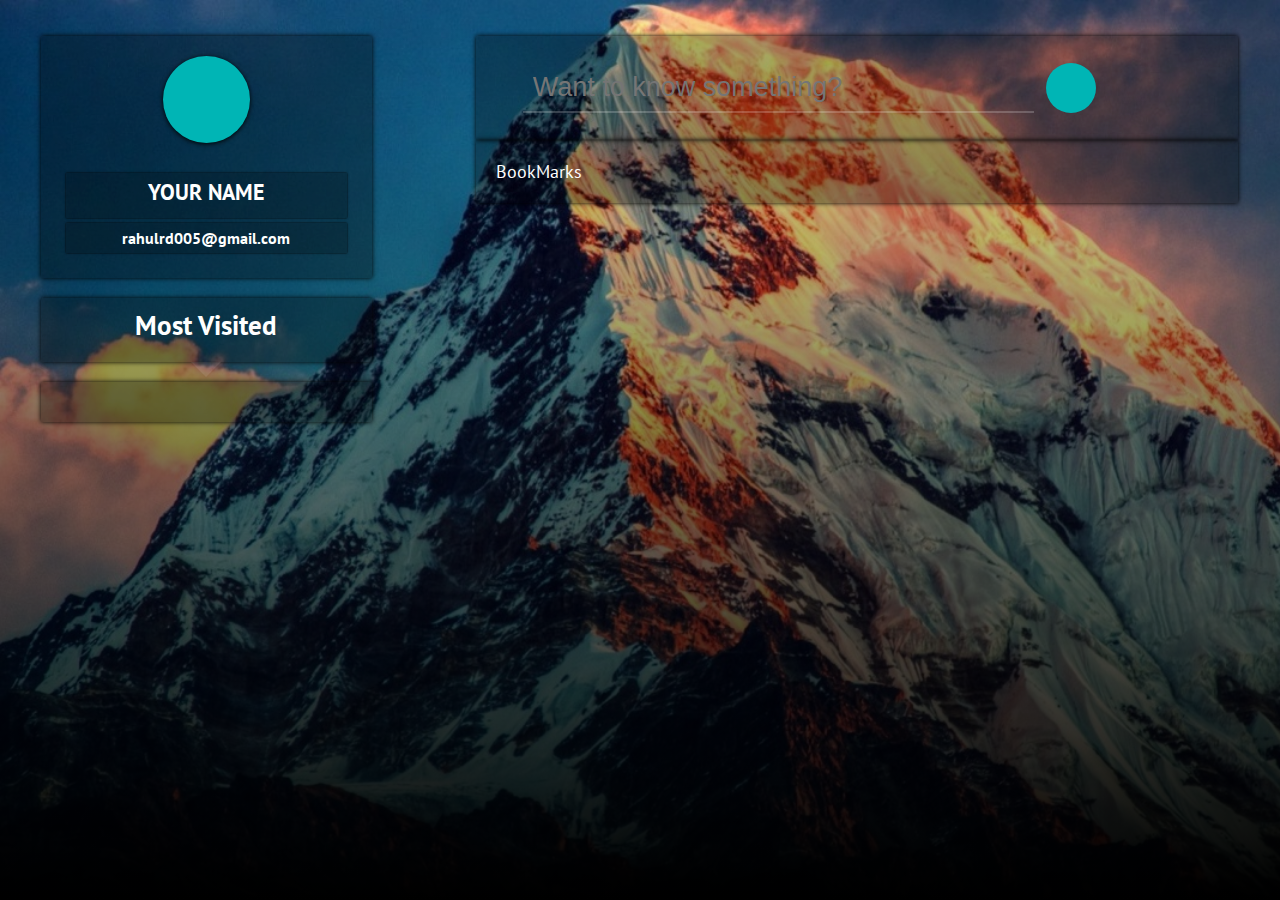
==== index.html @ d70ddcd3 "Initial commit" ====
<html>
    <head>
        <meta name=viewport content="width=device-width, initial-scale=1.0">
        <title></title>
        <link rel="stylesheet"  href="css/grid.css">
        
        <link rel="stylesheet" href="http://code.ionicframework.com/ionicons/2.0.1/css/ionicons.min.css">
        <link href="https://fonts.googleapis.com/css?family=PT+Sans" rel="stylesheet">
        <!--
        <link rel="stylesheet"  href="static/css/mdb.min.css">
        <link rel="stylesheet" href="static/css/bootstrap.min.css"  >
        -->
        <link rel="stylesheet"  href="css/style.css">
    </head>
    <body>
        
        <div class="row" >
            <ul>
                <li></li>
            </ul>
        </div>
        
        <div class="row" >
            <div class="col span-1-of-3 profile-recent" >
                <div class="row" >
                    <div class="profile" >
                        <div class="profile-pic" >
                            <i class="ion-ios-contact-outline icon-big"> </i>
                        </div>
                        <h3> YOUR NAME</h3>
                        <h4>rahulrd005@gmail.com</h4>
                    </div>
                </div>
                <div class="row" >
                    <div class="recent" ><h2>Most Visited</h2></div>
                </div>
                <div class="row" >
                    <div class="profile recent-list" >
                        <ul id="MostVisited">
                        
                        </ul>
                    </div>
                    
                </div>
                
            </div>
            <div class="col span-2-of-3 search-bookmark " >
                <div class="row" >
                    <div class=" profile search" >
                        <div class="row">
                            <div class="col span-3-of-4" >
                                <input type="text" placeholder="Want to know something?" id="search-box" >
                            </div>
                            <div class="col span-1-of-4" >
                                <div class="search-button" id="search" >
                                    <i class="ion-ios-search icon"> </i>
                                </div>
                            </div>
                        </div>
                    </div>                   
                </div>
                 <div class="row" >
                    <div class= "profile search bookmarks" >BookMarks</div>
                </div>
                
            </div>
            
    
        </div>
        
        
        
        
        
            <script src="js/jquery.min.js"></script>
            <script src="js/site.js"></script>
            <!--
            <script src="static/js/bootstrap.min.js"></script>
            <script src="static/js/mdb.min.js"></script>
            -->
    </body>
</html>
---- css/grid.css ----
/*  SECTIONS  ============================================================================= */

.section {
	clear: both;
	padding: 0px;
	margin: 0px;
}

/*  GROUPING  ============================================================================= */

.row {
    zoom: 1; /* For IE 6/7 (trigger hasLayout) */
}

.row:before,
.row:after {
    content:"";
    display:table;
}
.row:after {
    clear:both;
}

/*  GRID COLUMN SETUP   ==================================================================== */

.col {
	display: block;
	float:left;
	margin: 1% 0 1% 1.6%;
}

.col:first-child { margin-left: 0; } /* all browsers except IE6 and lower */


/*  REMOVE MARGINS AS ALL GO FULL WIDTH AT 480 PIXELS */

@media only screen and (max-width: 480px) {
	.col { 
		/*margin: 1% 0 1% 0%;*/
        margin: 0;
	}
}


/*  GRID OF TWO   ============================================================================= */


.span-2-of-2 {
	width: 100%;
}

.span-1-of-2 {
	width: 49.2%;
}

/*  GO FULL WIDTH AT LESS THAN 480 PIXELS */

@media only screen and (max-width: 480px) {
	.span-2-of-2 {
		width: 100%; 
	}
	.span-1-of-2 {
		width: 100%; 
	}
}


/*  GRID OF THREE   ============================================================================= */

	
.span-3-of-3 {
	width: 100%; 
}

.span-2-of-3 {
	width: 66.13%; 
}

.span-1-of-3 {
	width: 32.26%; 
}


/*  GO FULL WIDTH AT LESS THAN 480 PIXELS */

@media only screen and (max-width: 480px) {
	.span-3-of-3 {
		width: 100%; 
	}
	.span-2-of-3 {
		width: 100%; 
	}
	.span-1-of-3 {
		width: 100%;
	}
}

/*  GRID OF FOUR   ============================================================================= */

	
.span-4-of-4 {
	width: 100%; 
}

.span-3-of-4 {
	width: 74.6%; 
}

.span-2-of-4 {
	width: 49.2%; 
}

.span-1-of-4 {
	width: 23.8%; 
}


/*  GO FULL WIDTH AT LESS THAN 480 PIXELS */

@media only screen and (max-width: 480px) {
	.span-4-of-4 {
		width: 100%; 
	}
	.span-3-of-4 {
		width: 100%; 
	}
	.span-2-of-4 {
		width: 100%; 
	}
	.span-1-of-4 {
		width: 100%; 
	}
}


/*  GRID OF FIVE   ============================================================================= */

	
.span-5-of-5 {
	width: 100%;
}

.span-4-of-5 {
  	width: 79.68%; 
}

.span-3-of-5 {
  	width: 59.36%; 
}

.span-2-of-5 {
  	width: 39.04%;
}

.span-1-of-5 {
  	width: 18.72%;
}


/*  GO FULL WIDTH AT LESS THAN 480 PIXELS */

@media only screen and (max-width: 480px) {
	.span-5-of-5 {
		width: 100%; 
	}
	.span-4-of-5 {
		width: 100%; 
	}
	.span-3-of-5 {
		width: 100%; 
	}
	.span-2-of-5 {
		width: 100%; 
	}
	.span-1-of-5 {
		width: 100%; 
	}
}


/*  GRID OF SIX   ============================================================================= */


.span-6-of-6 {
	width: 100%;
}

.span-5-of-6 {
  	width: 83.06%;
}

.span-4-of-6 {
  	width: 66.13%;
}

.span-3-of-6 {
  	width: 49.2%;
}

.span-2-of-6 {
  	width: 32.26%;
}

.span-1-of-6 {
  	width: 15.33%;
}


/*  GO FULL WIDTH AT LESS THAN 480 PIXELS */

@media only screen and (max-width: 480px) {
	.span-6-of-6 {
		width: 100%; 
	}
	.span-5-of-6 {
		width: 100%; 
	}
	.span-4-of-6 {
		width: 100%; 
	}
	.span-3-of-6 {
		width: 100%; 
	}
	.span-2-of-6 {
		width: 100%; 
	}
	.span-1-of-6 {
		width: 100%; 
	}
}



/*  GRID OF SEVEN   ============================================================================= */


.span-7-of-7 {
	width: 100%;
}

.span-6-of-7 {
	width: 85.48%;
}

.span-5-of-7 {
  	width: 70.97%;
}

.span-4-of-7 {
  	width: 56.45%;
}

.span-3-of-7 {
  	width: 41.94%;
}

.span-2-of-7 {
  	width: 27.42%;
}

.span-1-of-7 {
  	width: 12.91%;
}


/*  GO FULL WIDTH AT LESS THAN 480 PIXELS */

@media only screen and (max-width: 480px) {
	.span-7-of-7 {
		width: 100%; 
	}
	.span-6-of-7 {
		width: 100%; 
	}
	.span-5-of-7 {
		width: 100%; 
	}
	.span-4-of-7 {
		width: 100%; 
	}
	.span-3-of-7 {
		width: 100%; 
	}
	.span-2-of-7 {
		width: 100%; 
	}
	.span-1-of-7 {
		width: 100%; 
	}
}


/*  GRID OF EIGHT   ============================================================================= */

	
.span-8-of-8 {
	width: 100%;
}

.span-7-of-8 {
	width: 87.3%; 
}

.span-6-of-8 {
	width: 74.6%; 
}

.span-5-of-8 {
	width: 61.9%; 
}

.span-4-of-8 {
	width: 49.2%; 
}

.span-3-of-8 {
	width: 36.5%;
}

.span-2-of-8 {
	width: 23.8%; 
}

.span-1-of-8 {
	width: 11.1%; 
}


/*  GO FULL WIDTH AT LESS THAN 480 PIXELS */

@media only screen and (max-width: 480px) {
	.span-8-of-8 {
		width: 100%; 
	}
	.span-7-of-8 {
		width: 100%; 
	}
	.span-6-of-8 {
		width: 100%; 
	}
	.span-5-of-8 {
		width: 100%; 
	}
	.span-4-of-8 {
		width: 100%; 
	}
	.span-3-of-8 {
		width: 100%; 
	}
	.span-2-of-8 {
		width: 100%; 
	}
	.span-1-of-8 {
		width: 100%; 
	}
}


/*  GRID OF NINE   ============================================================================= */


.span-9-of-9 {
	width: 100%;
}

.span-8-of-9 {
	width: 88.71%;
}

.span-7-of-9 {
	width: 77.42%; 
}

.span-6-of-9 {
	width: 66.13%; 
}

.span-5-of-9 {
	width: 54.84%; 
}

.span-4-of-9 {
	width: 43.55%; 
}

.span-3-of-9 {
	width: 32.26%;
}

.span-2-of-9 {
	width: 20.97%; 
}

.span-1-of-9 {
	width: 9.68%; 
}


/*  GO FULL WIDTH AT LESS THAN 480 PIXELS */

@media only screen and (max-width: 480px) {
	.span-9-of-9 {
		width: 100%; 
	}
	.span-8-of-9 {
		width: 100%; 
	}
	.span-7-of-9 {
		width: 100%; 
	}
	.span-6-of-9 {
		width: 100%; 
	}
	.span-5-of-9 {
		width: 100%; 
	}
	.span-4-of-9 {
		width: 100%; 
	}
	.span-3-of-9 {
		width: 100%; 
	}
	.span-2-of-9 {
		width: 100%; 
	}
	.span-1-of-9 {
		width: 100%; 
	}
}


/*  GRID OF TEN   ============================================================================= */


.span-10-of-10 {
	width: 100%;
}

.span-9-of-10 {
	width: 89.84%;
}

.span-8-of-10 {
	width: 79.68%;
}

.span-7-of-10 {
	width: 69.52%; 
}

.span-6-of-10 {
	width: 59.36%; 
}

.span-5-of-10 {
	width: 49.2%; 
}

.span-4-of-10 {
	width: 39.04%; 
}

.span-3-of-10 {
	width: 28.88%;
}

.span-2-of-10 {
	width: 18.72%; 
}

.span-1-of-10 {
	width: 8.56%; 
}


/*  GO FULL WIDTH AT LESS THAN 480 PIXELS */

@media only screen and (max-width: 480px) {
	.span-10-of-10 {
		width: 100%; 
	}
	.span-9-of-10 {
		width: 100%; 
	}
	.span-8-of-10 {
		width: 100%; 
	}
	.span-7-of-10 {
		width: 100%; 
	}
	.span-6-of-10 {
		width: 100%; 
	}
	.span-5-of-10 {
		width: 100%; 
	}
	.span-4-of-10 {
		width: 100%; 
	}
	.span-3-of-10 {
		width: 100%; 
	}
	.span-2-of-10 {
		width: 100%; 
	}
	.span-1-of-10 {
		width: 100%; 
	}
}


/*  GRID OF ELEVEN   ============================================================================= */

.span-11-of-11 {
	width: 100%;
}

.span-10-of-11 {
	width: 90.76%;
}

.span-9-of-11 {
	width: 81.52%;
}

.span-8-of-11 {
	width: 72.29%;
}

.span-7-of-11 {
	width: 63.05%; 
}

.span-6-of-11 {
	width: 53.81%; 
}

.span-5-of-11 {
	width: 44.58%; 
}

.span-4-of-11 {
	width: 35.34%; 
}

.span-3-of-11 {
	width: 26.1%;
}

.span-2-of-11 {
	width: 16.87%; 
}

.span-1-of-11 {
	width: 7.63%; 
}


/*  GO FULL WIDTH AT LESS THAN 480 PIXELS */

@media only screen and (max-width: 480px) {
	.span-11-of-11 {
		width: 100%; 
	}
	.span-10-of-11 {
		width: 100%; 
	}
	.span-9-of-11 {
		width: 100%; 
	}
	.span-8-of-11 {
		width: 100%; 
	}
	.span-7-of-11 {
		width: 100%; 
	}
	.span-6-of-11 {
		width: 100%; 
	}
	.span-5-of-11 {
		width: 100%; 
	}
	.span-4-of-11 {
		width: 100%; 
	}
	.span-3-of-11 {
		width: 100%; 
	}
	.span-2-of-11 {
		width: 100%; 
	}
	.span-1-of-11 {
		width: 100%; 
	}
}


/*  GRID OF TWELVE   ============================================================================= */

.span-12-of-12 {
	width: 100%;
}

.span-11-of-12 {
	width: 91.53%;
}

.span-10-of-12 {
	width: 83.06%;
}

.span-9-of-12 {
	width: 74.6%;
}

.span-8-of-12 {
	width: 66.13%;
}

.span-7-of-12 {
	width: 57.66%; 
}

.span-6-of-12 {
	width: 49.2%; 
}

.span-5-of-12 {
	width: 40.73%; 
}

.span-4-of-12 {
	width: 32.26%; 
}

.span-3-of-12 {
	width: 23.8%;
}

.span-2-of-12 {
	width: 15.33%; 
}

.span-1-of-12 {
	width: 6.86%; 
}


/*  GO FULL WIDTH AT LESS THAN 480 PIXELS */

@media only screen and (max-width: 480px) {
	.span-12-of-12 {
		width: 100%; 
	}
	.span-11-of-12 {
		width: 100%; 
	}
	.span-10-of-12 {
		width: 100%; 
	}
	.span-9-of-12 {
		width: 100%; 
	}
	.span-8-of-12 {
		width: 100%; 
	}
	.span-7-of-12 {
		width: 100%; 
	}
	.span-6-of-12 {
		width: 100%; 
	}
	.span-5-of-12 {
		width: 100%; 
	}
	.span-4-of-12 {
		width: 100%; 
	}
	.span-3-of-12 {
		width: 100%; 
	}
	.span-2-of-12 {
		width: 100%; 
	}
	.span-1-of-12 {
		width: 100%; 
	}
}
---- css/style.css ----
*
{
    margin:0;
    padding:0;
    box-sizing: border-box;
}
/*------------------------ Initial Setup -------------------*/
body
{
    font-family: 'PT Sans', sans-serif;
    color: #fff;
    font-size:18px;
    background: linear-gradient(rgba(0,0,0,0),rgba(0,0,0,1)), url(../Images/everest.jpg);
    background-size: cover;
}

.row
{
    margin: 0 auto;
}


/* --------------------Profile --------------------------*/
.profile, .recent
{
    width: 80%;
    padding: 20px;
    margin:0 auto;
    background: rgba(0,0,0,0.3);
    box-shadow: 0px 0px 5px #000;
}
.profile-pic
{
    position: relative;
    margin: 0 auto;
    width:30%;
    padding-bottom: 30%;
    border-radius: 50%;
    margin-bottom: 30px;
    background: #00B5B5;
    box-shadow: 0px 1px 5px #000;
    transition: all 0.3s ;
}

.profile h3,h4
{
    margin: 5px;
    display: block;
    padding: 5px;
    text-align: center;
    background: rgba(0,0,0,0.2);
    box-shadow: 0px 0px 2px #000;
    
}

.profile h4
{
    
    font-size: 90%;
}
.profile h3
{
    text-transform: uppercase;
    font-size: 120%;
}
h3:after
{
    content:"";
    width: 0;
    opacity: 0;
    border: 0.5px solid #00B5B5;
    display: block;
    margin: 0 auto;
    margin-top: 5px;
    transition: all 0.4s ease-in;
}
.profile:hover h3:after
{
    visibility:visible;
    width: 70%;
    opacity: 1;
}
.recent
{
    margin-top: 20px;
    
}
.recent h2
{
    font-size:150%;
    margin: 10px auto;
    margin-top:-10px; 
    text-align: center;
}

.recent:after
{
    display:block;
    content:"";
    margin:0 auto;
    margin-top: 20px;
    width: 0px;
    height: 0px;
    border-top: 15px solid rgba(255,255,255,0.1);
    border-right: 15px solid transparent;
    border-left: 15px solid transparent;
    margin-bottom: -35px;
}

.recent-list
{
    margin-top: 20px;
}


/*------------Right side bar ---------------*/
.search
{
    width: 90%;
}
input[type="text"]
{
    font-size:150%;   
}
input
{
    border:0;
    border-bottom: 2px solid rgba(255,255,255,0.2);
    color: white;
    padding: 10px;
    font-size: 100%;
    background: inherit;
    width: 95%;
    height: 50px;
    float: right;
    transition: all 0.3s ease-out;
}

input:focus 
{
    outline: none;
    border-bottom: 2px solid #00B5B5;
}

.search-button
{
    border-radius: 50%;
    width: 50px;
    height:50px;
    background: #00B5B5;
    text-align: center;
    padding: 10px;
}

.icon
{
    font-size: 160%;
}

.icon-big
{
    font-size: 650%;
    position: absolute;
    top:-10px; 
}
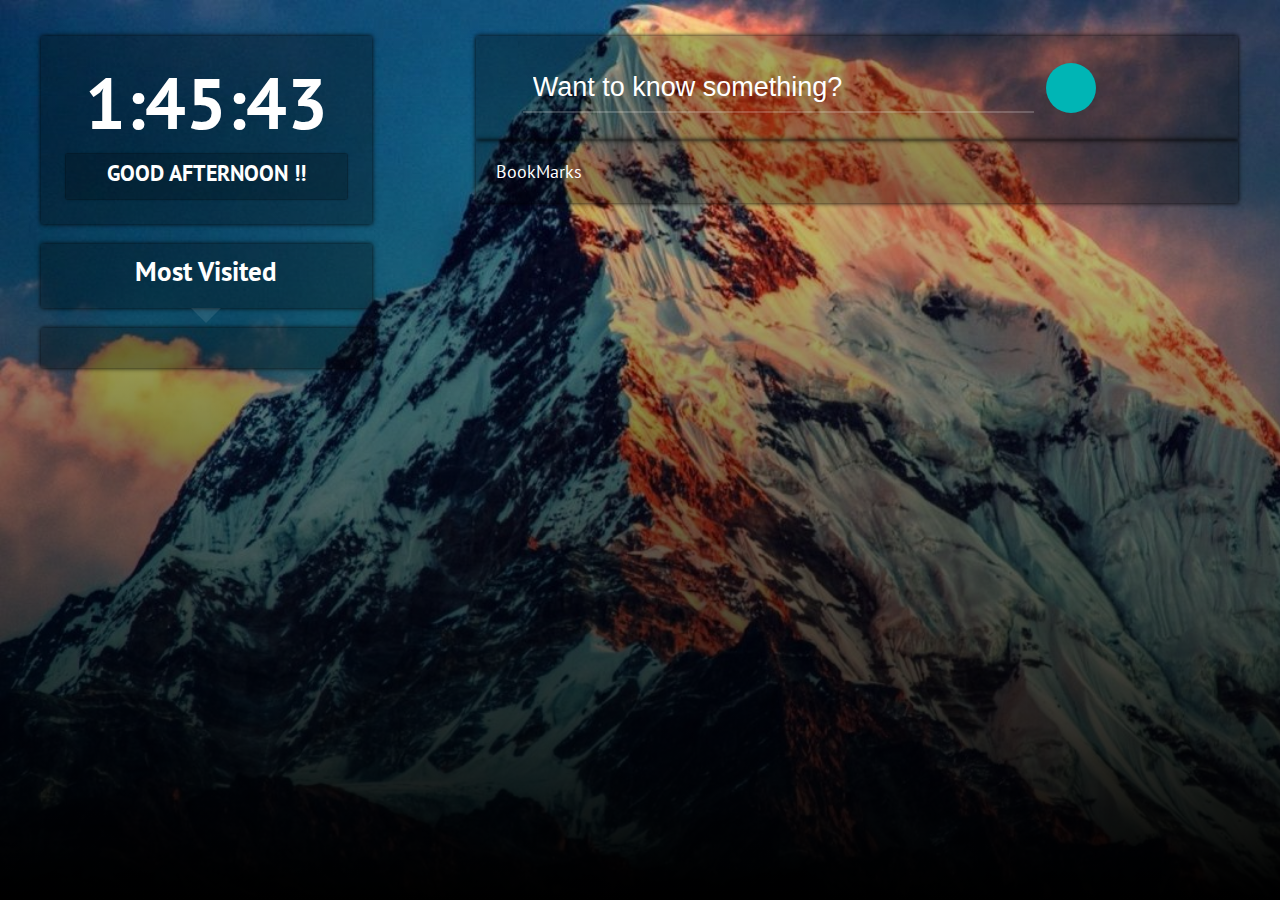
==== commit 9aaa08f9: "Added Time Field" ====
--- a/index.html
+++ b/index.html
@@ -24,11 +24,8 @@
             <div class="col span-1-of-3 profile-recent" >
                 <div class="row" >
                     <div class="profile" >
-                        <div class="profile-pic" >
-                            <i class="ion-ios-contact-outline icon-big"> </i>
-                        </div>
-                        <h3> YOUR NAME</h3>
-                        <h4>rahulrd005@gmail.com</h4>
+                        <h1 id="clock"></h1>
+                        <h3 id="Message" ></h3>
                     </div>
                 </div>
                 <div class="row" >
@@ -37,7 +34,7 @@
                 <div class="row" >
                     <div class="profile recent-list" >
                         <ul id="MostVisited">
-                        
+                            
                         </ul>
                     </div>
                     
--- a/css/style.css
+++ b/css/style.css
@@ -19,6 +19,12 @@
     margin: 0 auto;
 }
 
+/* --------------------Clock ----------------------------*/
+#clock
+{
+    font-size: 400%;
+    text-align: center;
+}
 
 /* --------------------Profile --------------------------*/
 .profile, .recent
@@ -141,6 +147,22 @@
     outline: none;
     border-bottom: 2px solid #00B5B5;
 }
+input::-webkit-input-placeholder {
+    color: white !important;
+}
+ 
+input:-moz-placeholder { /* Firefox 18- */
+    color: white !important;  
+}
+ 
+input::-moz-placeholder {  /* Firefox 19+ */
+    color: white !important; 
+}
+ 
+input:-ms-input-placeholder {  
+    color: white !important; 
+}
+
 
 .search-button
 {
@@ -162,4 +184,37 @@
     font-size: 650%;
     position: absolute;
     top:-10px; 
+}
+
+/*-----------MOST VISITED -----------*/
+
+#MostVisited
+{
+    list-style: none;
+    color:white;
+}
+#MostVisited  a
+{
+    text-decoration: none;
+    color:darkcyan;
+    padding:5px;
+}
+#MostVisited li
+{
+    background: Black;
+    padding:3px 0px;
+    box-shadow: 0px 1px 5px #000;
+}
+
+.links
+{
+    margin: 5px;
+    font-size:90%;
+    word-wrap: none;
+   
+}
+.links span
+{
+    color:white;
+    text-transform:capitalize;
 }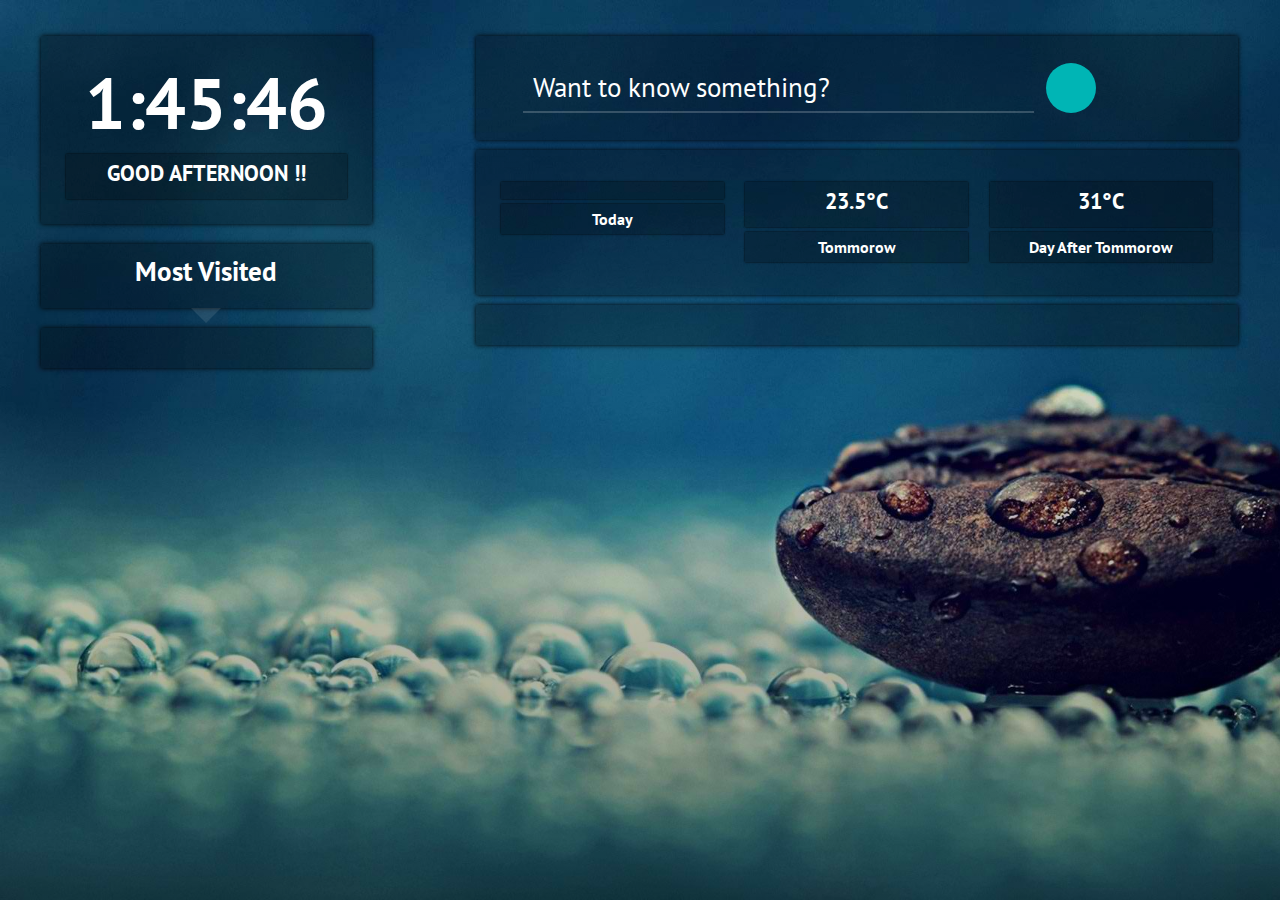
==== commit 06c6ed68: "Added Weather ans quote features" ====
--- a/index.html
+++ b/index.html
@@ -36,8 +36,7 @@
                         <ul id="MostVisited">
                             
                         </ul>
-                    </div>
-                    
+                    </div>  
                 </div>
                 
             </div>
@@ -57,7 +56,49 @@
                     </div>                   
                 </div>
                  <div class="row" >
-                    <div class= "profile search bookmarks" >BookMarks</div>
+                    <div class= "profile search weather" >
+                        <div class="row" >
+                            <div class="col span-1-of-3" >
+                                <div class="weather-card">
+                                        <i class="ion-ios-cloud w-icon" ></i>
+                                    <h3 id="temp" ></h3>
+                                    <h4>Today</h4>
+                                </div>
+                            </div>
+                            <! DUMMMIES --!>
+                            <div class="col span-1-of-3" >
+                                <div class="weather-card">
+                                        <i class="ion-ios-rainy w-icon" ></i>
+                                    <h3>23.5&deg;C</h3>
+                                    <h4>Tommorow</h4>
+                                </div>
+                            </div>
+                            
+                            <div class="col span-1-of-3" >
+                                <div class="weather-card">
+                                        <i class="ion-ios-sunny w-icon" ></i>
+                                    
+                                    <h3>31&deg;C</h3>
+                                    <h4>Day After Tommorow</h4>
+                                </div>
+                            </div>
+                        </div>
+                     </div>
+                </div>
+                
+                <div class="row" >
+                    <div class= "profile search weather" >
+                        <div class="row" >
+                            
+                                <div class="quote-card">
+                                        
+                                    <h2 id="quote" ></h2>
+                                    <h5 id="author"></h5>
+                                </div>
+                            
+                           
+                        </div>
+                     </div>
                 </div>
                 
             </div>
--- a/css/style.css
+++ b/css/style.css
@@ -10,7 +10,7 @@
     font-family: 'PT Sans', sans-serif;
     color: #fff;
     font-size:18px;
-    background: linear-gradient(rgba(0,0,0,0),rgba(0,0,0,1)), url(../Images/everest.jpg);
+    background: linear-gradient(rgba(0,0,0,0.0),rgba(0,0,0,0.4)), url(../Images/shell.jpeg);
     background-size: cover;
 }
 
@@ -140,6 +140,7 @@
     height: 50px;
     float: right;
     transition: all 0.3s ease-out;
+    font-family: 'PT Sans', sans-serif;
 }
 
 input:focus 
@@ -217,4 +218,35 @@
 {
     color:white;
     text-transform:capitalize;
+}
+
+/*--------Weather ----------------*/
+.weather
+{
+    margin-top:10px;
+}
+.weather-card
+{
+    position: relative;
+    text-align: center;
+    transition: all 0.4s ease-out;
+}
+.weather-card:hover
+{
+    transform: scale(1.1);
+}
+.w-icon
+{
+    font-size: 700%;
+    color: #00B5B5;
+    
+}
+#quote
+{
+    text-align: justify;
+}
+
+#author
+{
+    text-align: right;
 }